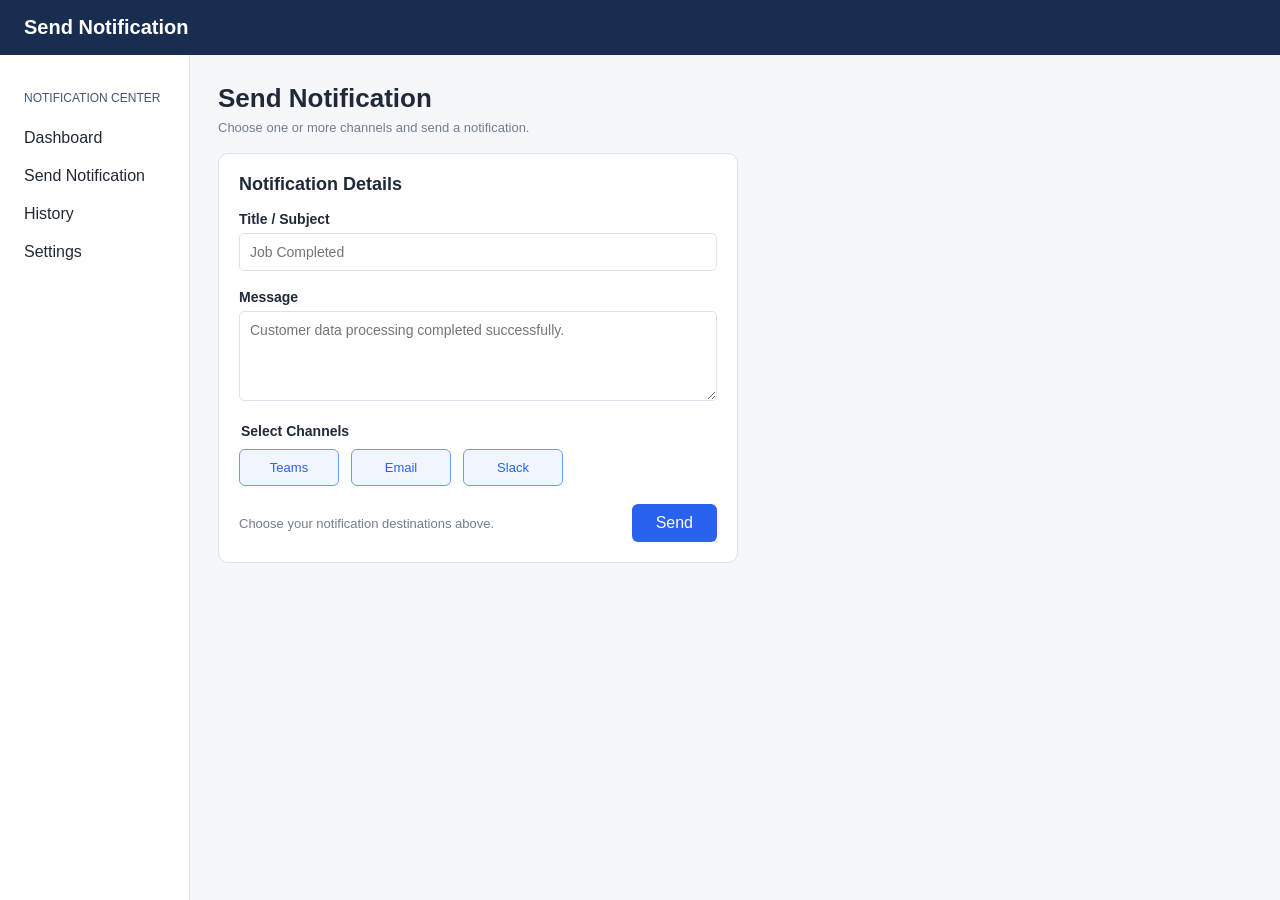
==== Frontend/index.html @ 555934c1 "Create index.html for Send Notification page Initial HTML structure for the Send Notification page w" ====
<!doctype html>
<html lang="en"><head><meta charset="UTF-8"/><meta name="viewport" content="width=device-width, initial-scale=1.0"/><meta name="theme-color" content="#163d32"/><meta name="description" content="Compose once. Send notifications across Teams, Email, and Slack."/><title>Relay · Notifications</title></head><body><div id="app"></div><script type="module" src="/main.ts"></script></body></html>
<!DOCTYPE html>
<html lang="en">
<head>
  <meta charset="UTF-8">
  <meta name="viewport" content="width=device-width, initial-scale=1">
  <title>Send Notification</title>

  <style>
    * {
      box-sizing: border-box;
    }

    body {
      margin: 0;
      font-family: Arial, sans-serif;
      color: #202938;
      background: #f5f7fb;
    }

    header {
      background: #192d50;
      color: white;
      padding: 16px 24px;
      font-size: 20px;
      font-weight: bold;
    }

    .layout {
      display: flex;
      min-height: calc(100vh - 55px);
    }

    aside {
      width: 190px;
      padding: 24px;
      background: white;
      border-right: 1px solid #e0e5ed;
    }

    aside p {
      font-size: 12px;
      color: #425575;
      margin-bottom: 24px;
    }

    aside a {
      display: block;
      margin-bottom: 20px;
      color: #202938;
      text-decoration: none;
    }

    main {
      flex: 1;
      padding: 28px;
    }

    h1 {
      margin: 0 0 6px;
      font-size: 26px;
    }

    .subtitle,
    .hint {
      color: #737d8e;
      font-size: 13px;
    }

    .subtitle {
      margin: 0 0 18px;
    }

    .card {
      max-width: 520px;
      padding: 20px;
      background: white;
      border: 1px solid #dce2ec;
      border-radius: 10px;
    }

    h2 {
      margin: 0 0 16px;
      font-size: 18px;
    }

    label,
    legend {
      font-size: 14px;
      font-weight: bold;
    }

    label {
      display: block;
      margin-bottom: 6px;
    }

    input,
    textarea {
      width: 100%;
      padding: 10px;
      margin-bottom: 18px;
      border: 1px solid #dce2ec;
      border-radius: 5px;
      font: inherit;
      font-size: 14px;
    }

    textarea {
      min-height: 90px;
      resize: vertical;
    }

    fieldset {
      padding: 0;
      margin: 0;
      border: 0;
    }

    legend {
      margin-bottom: 10px;
    }

    .channels {
      display: flex;
      flex-wrap: wrap;
      gap: 12px;
    }

    .channel {
      position: relative;
      margin: 0;
      cursor: pointer;
    }

    .channel input {
      position: absolute;
      opacity: 0;
      width: 1px;
      height: 1px;
    }

    .channel span {
      display: block;
      min-width: 100px;
      padding: 10px 18px;
      text-align: center;
      color: #2962ef;
      background: #f0f5ff;
      border: 1px solid #7198ff;
      border-radius: 6px;
      font-size: 13px;
      font-weight: normal;
    }

    .channel input:checked + span {
      background: #2962ef;
      color: white;
    }

    .channel input:focus-visible + span,
    button:focus-visible {
      outline: 3px solid #192d50;
      outline-offset: 3px;
    }

    .footer {
      display: flex;
      align-items: center;
      justify-content: space-between;
      gap: 12px;
      margin-top: 18px;
    }

    .hint {
      margin: 0;
    }

    .send-button {
      padding: 10px 24px;
      background: #2962ef;
      color: white;
      border: none;
      border-radius: 6px;
      font: inherit;
      cursor: pointer;
    }

    .send-button:hover {
      background: #1e4fd0;
    }

    @media (max-width: 600px) {
      .layout {
        flex-direction: column;
      }

      aside {
        width: 100%;
        border-right: none;
      }

      main {
        padding: 20px;
      }

      .footer {
        flex-wrap: wrap;
      }
    }
  </style>
</head>

<body>
  <header>Send Notification</header>

  <div class="layout">
    <aside>
      <p>NOTIFICATION CENTER</p>
      <nav aria-label="Main navigation">
        <a href="#">Dashboard</a>
        <a href="#" aria-current="page">Send Notification</a>
        <a href="#">History</a>
        <a href="#">Settings</a>
      </nav>
    </aside>

    <main>
      <h1>Send Notification</h1>
      <p class="subtitle">
        Choose one or more channels and send a notification.
      </p>

      <form class="card">
        <h2>Notification Details</h2>

        <label for="subject">Title / Subject</label>
        <input
          id="subject"
          name="subject"
          type="text"
          placeholder="Job Completed"
        >

        <label for="message">Message</label>
        <textarea
          id="message"
          name="message"
          placeholder="Customer data processing completed successfully."
        ></textarea>

        <fieldset>
          <legend>Select Channels</legend>

          <div class="channels">
            <label class="channel">
              <input type="checkbox" name="channels" value="teams">
              <span>Teams</span>
            </label>

            <label class="channel">
              <input type="checkbox" name="channels" value="email">
              <span>Email</span>
            </label>

            <label class="channel">
              <input type="checkbox" name="channels" value="slack">
              <span>Slack</span>
            </label>
          </div>
        </fieldset>

        <div class="footer">
          <p class="hint">Choose your notification destinations above.</p>
          <button type="button" class="send-button">Send</button>
        </div>
      </form>
    </main>
  </div>
</body>
</html>
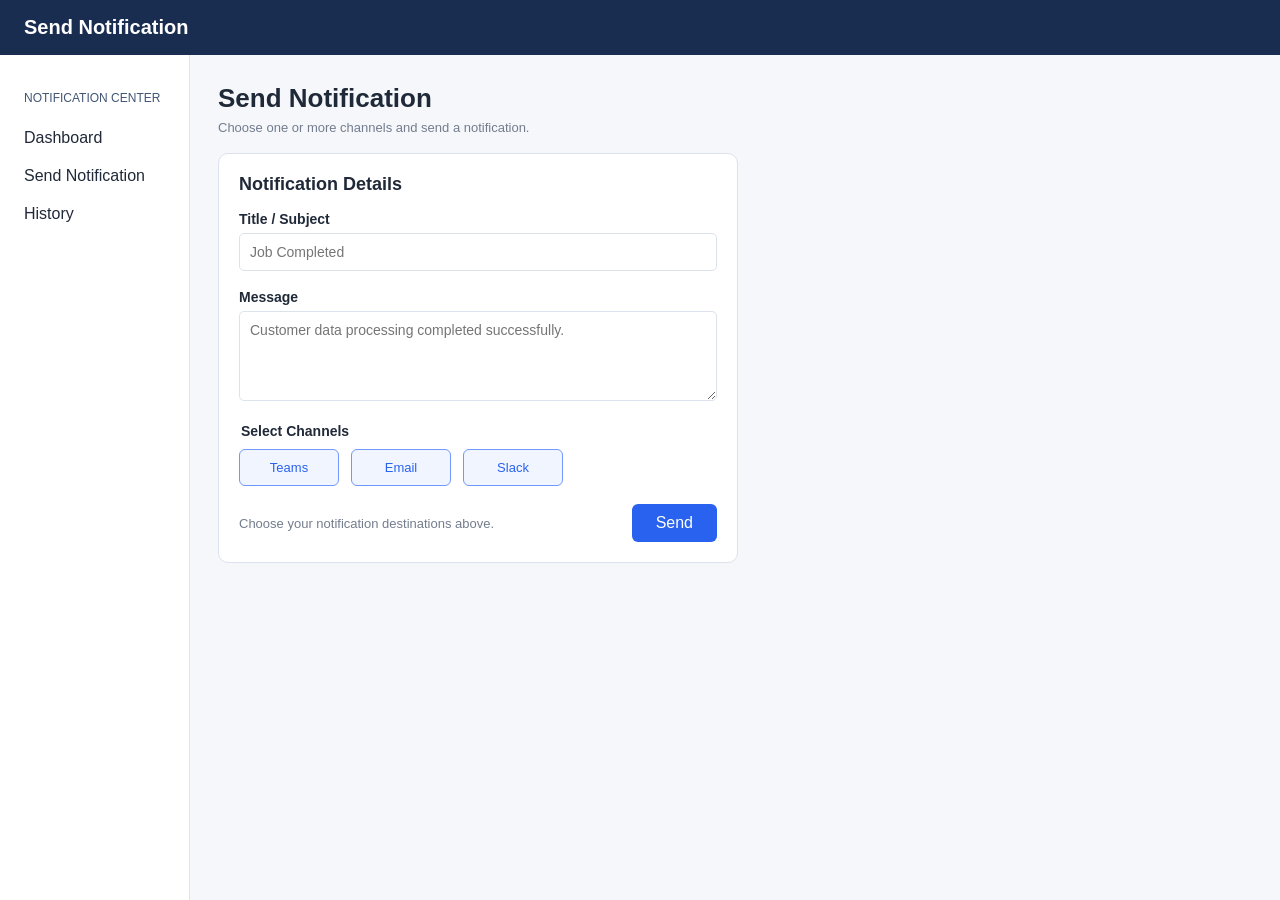
==== commit 4a8f14a0: "Refactor index.html structure and content" ====
--- a/Frontend/index.html
+++ b/Frontend/index.html
@@ -6,210 +6,10 @@
   <meta charset="UTF-8">
   <meta name="viewport" content="width=device-width, initial-scale=1">
   <title>Send Notification</title>
+  <link rel="stylesheet" href="index.css">
 
-  <style>
-    * {
-      box-sizing: border-box;
-    }
 
-    body {
-      margin: 0;
-      font-family: Arial, sans-serif;
-      color: #202938;
-      background: #f5f7fb;
-    }
 
-    header {
-      background: #192d50;
-      color: white;
-      padding: 16px 24px;
-      font-size: 20px;
-      font-weight: bold;
-    }
-
-    .layout {
-      display: flex;
-      min-height: calc(100vh - 55px);
-    }
-
-    aside {
-      width: 190px;
-      padding: 24px;
-      background: white;
-      border-right: 1px solid #e0e5ed;
-    }
-
-    aside p {
-      font-size: 12px;
-      color: #425575;
-      margin-bottom: 24px;
-    }
-
-    aside a {
-      display: block;
-      margin-bottom: 20px;
-      color: #202938;
-      text-decoration: none;
-    }
-
-    main {
-      flex: 1;
-      padding: 28px;
-    }
-
-    h1 {
-      margin: 0 0 6px;
-      font-size: 26px;
-    }
-
-    .subtitle,
-    .hint {
-      color: #737d8e;
-      font-size: 13px;
-    }
-
-    .subtitle {
-      margin: 0 0 18px;
-    }
-
-    .card {
-      max-width: 520px;
-      padding: 20px;
-      background: white;
-      border: 1px solid #dce2ec;
-      border-radius: 10px;
-    }
-
-    h2 {
-      margin: 0 0 16px;
-      font-size: 18px;
-    }
-
-    label,
-    legend {
-      font-size: 14px;
-      font-weight: bold;
-    }
-
-    label {
-      display: block;
-      margin-bottom: 6px;
-    }
-
-    input,
-    textarea {
-      width: 100%;
-      padding: 10px;
-      margin-bottom: 18px;
-      border: 1px solid #dce2ec;
-      border-radius: 5px;
-      font: inherit;
-      font-size: 14px;
-    }
-
-    textarea {
-      min-height: 90px;
-      resize: vertical;
-    }
-
-    fieldset {
-      padding: 0;
-      margin: 0;
-      border: 0;
-    }
-
-    legend {
-      margin-bottom: 10px;
-    }
-
-    .channels {
-      display: flex;
-      flex-wrap: wrap;
-      gap: 12px;
-    }
-
-    .channel {
-      position: relative;
-      margin: 0;
-      cursor: pointer;
-    }
-
-    .channel input {
-      position: absolute;
-      opacity: 0;
-      width: 1px;
-      height: 1px;
-    }
-
-    .channel span {
-      display: block;
-      min-width: 100px;
-      padding: 10px 18px;
-      text-align: center;
-      color: #2962ef;
-      background: #f0f5ff;
-      border: 1px solid #7198ff;
-      border-radius: 6px;
-      font-size: 13px;
-      font-weight: normal;
-    }
-
-    .channel input:checked + span {
-      background: #2962ef;
-      color: white;
-    }
-
-    .channel input:focus-visible + span,
-    button:focus-visible {
-      outline: 3px solid #192d50;
-      outline-offset: 3px;
-    }
-
-    .footer {
-      display: flex;
-      align-items: center;
-      justify-content: space-between;
-      gap: 12px;
-      margin-top: 18px;
-    }
-
-    .hint {
-      margin: 0;
-    }
-
-    .send-button {
-      padding: 10px 24px;
-      background: #2962ef;
-      color: white;
-      border: none;
-      border-radius: 6px;
-      font: inherit;
-      cursor: pointer;
-    }
-
-    .send-button:hover {
-      background: #1e4fd0;
-    }
-
-    @media (max-width: 600px) {
-      .layout {
-        flex-direction: column;
-      }
-
-      aside {
-        width: 100%;
-        border-right: none;
-      }
-
-      main {
-        padding: 20px;
-      }
-
-      .footer {
-        flex-wrap: wrap;
-      }
-    }
-  </style>
 </head>
 
 <body>
@@ -222,7 +22,6 @@
         <a href="#">Dashboard</a>
         <a href="#" aria-current="page">Send Notification</a>
         <a href="#">History</a>
-        <a href="#">Settings</a>
       </nav>
     </aside>
 
--- a/Frontend/index.css
+++ b/Frontend/index.css
@@ -0,0 +1,201 @@
+    * {
+      box-sizing: border-box;
+    }
+
+    body {
+      margin: 0;
+      font-family: Arial, sans-serif;
+      color: #202938;
+      background: #f5f7fb;
+    }
+
+    header {
+      background: #192d50;
+      color: white;
+      padding: 16px 24px;
+      font-size: 20px;
+      font-weight: bold;
+    }
+
+    .layout {
+      display: flex;
+      min-height: calc(100vh - 55px);
+    }
+
+    aside {
+      width: 190px;
+      padding: 24px;
+      background: white;
+      border-right: 1px solid #e0e5ed;
+    }
+
+    aside p {
+      font-size: 12px;
+      color: #425575;
+      margin-bottom: 24px;
+    }
+
+    aside a {
+      display: block;
+      margin-bottom: 20px;
+      color: #202938;
+      text-decoration: none;
+    }
+
+    main {
+      flex: 1;
+      padding: 28px;
+    }
+
+    h1 {
+      margin: 0 0 6px;
+      font-size: 26px;
+    }
+
+    .subtitle,
+    .hint {
+      color: #737d8e;
+      font-size: 13px;
+    }
+
+    .subtitle {
+      margin: 0 0 18px;
+    }
+
+    .card {
+      max-width: 520px;
+      padding: 20px;
+      background: white;
+      border: 1px solid #dce2ec;
+      border-radius: 10px;
+    }
+
+    h2 {
+      margin: 0 0 16px;
+      font-size: 18px;
+    }
+
+    label,
+    legend {
+      font-size: 14px;
+      font-weight: bold;
+    }
+
+    label {
+      display: block;
+      margin-bottom: 6px;
+    }
+
+    input,
+    textarea {
+      width: 100%;
+      padding: 10px;
+      margin-bottom: 18px;
+      border: 1px solid #dce2ec;
+      border-radius: 5px;
+      font: inherit;
+      font-size: 14px;
+    }
+
+    textarea {
+      min-height: 90px;
+      resize: vertical;
+    }
+
+    fieldset {
+      padding: 0;
+      margin: 0;
+      border: 0;
+    }
+
+    legend {
+      margin-bottom: 10px;
+    }
+
+    .channels {
+      display: flex;
+      flex-wrap: wrap;
+      gap: 12px;
+    }
+
+    .channel {
+      position: relative;
+      margin: 0;
+      cursor: pointer;
+    }
+
+    .channel input {
+      position: absolute;
+      opacity: 0;
+      width: 1px;
+      height: 1px;
+    }
+
+    .channel span {
+      display: block;
+      min-width: 100px;
+      padding: 10px 18px;
+      text-align: center;
+      color: #2962ef;
+      background: #f0f5ff;
+      border: 1px solid #7198ff;
+      border-radius: 6px;
+      font-size: 13px;
+      font-weight: normal;
+    }
+
+    .channel input:checked + span {
+      background: #2962ef;
+      color: white;
+    }
+
+    .channel input:focus-visible + span,
+    button:focus-visible {
+      outline: 3px solid #192d50;
+      outline-offset: 3px;
+    }
+
+    .footer {
+      display: flex;
+      align-items: center;
+      justify-content: space-between;
+      gap: 12px;
+      margin-top: 18px;
+    }
+
+    .hint {
+      margin: 0;
+    }
+
+    .send-button {
+      padding: 10px 24px;
+      background: #2962ef;
+      color: white;
+      border: none;
+      border-radius: 6px;
+      font: inherit;
+      cursor: pointer;
+    }
+
+    .send-button:hover {
+      background: #1e4fd0;
+    }
+
+    @media (max-width: 600px) {
+      .layout {
+        flex-direction: column;
+      }
+
+      aside {
+        width: 100%;
+        border-right: none;
+      }
+
+      main {
+        padding: 20px;
+      }
+
+      .footer {
+        flex-wrap: wrap;
+      }
+    }
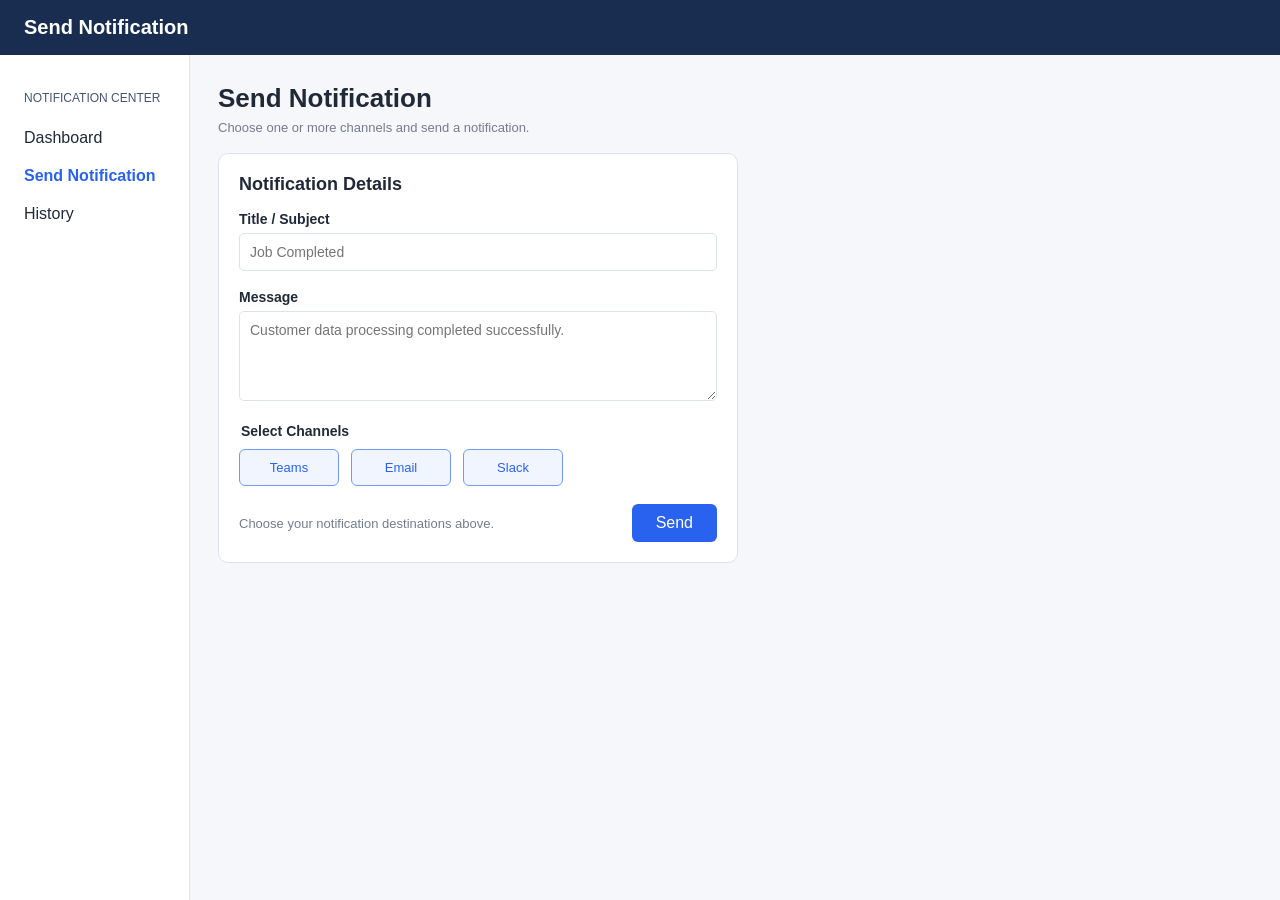
==== commit aa93fb9a: "Add FastAPI + MySQL backend and wire it to the existing frontend Implements the full Notification Ma" ====
--- a/Frontend/index.html
+++ b/Frontend/index.html
@@ -1,81 +1,182 @@
-    <!doctype html>
-<html lang="en"><head><meta charset="UTF-8"/><meta name="viewport" content="width=device-width, initial-scale=1.0"/><meta name="theme-color" content="#163d32"/><meta name="description" content="Compose once. Send notifications across Teams, Email, and Slack."/><title>Relay · Notifications</title></head><body><div id="app"></div><script type="module" src="/main.ts"></script></body></html>
-<!DOCTYPE html>
-<html lang="en">
-<head>
-  <meta charset="UTF-8">
-  <meta name="viewport" content="width=device-width, initial-scale=1">
-  <title>Send Notification</title>
-  <link rel="stylesheet" href="index.css">
-
-
-
-</head>
-
-<body>
-  <header>Send Notification</header>
-
-  <div class="layout">
-    <aside>
-      <p>NOTIFICATION CENTER</p>
-      <nav aria-label="Main navigation">
-        <a href="#">Dashboard</a>
-        <a href="#" aria-current="page">Send Notification</a>
-        <a href="#">History</a>
-      </nav>
-    </aside>
-
-    <main>
-      <h1>Send Notification</h1>
-      <p class="subtitle">
-        Choose one or more channels and send a notification.
-      </p>
-
-      <form class="card">
-        <h2>Notification Details</h2>
-
-        <label for="subject">Title / Subject</label>
-        <input
-          id="subject"
-          name="subject"
-          type="text"
-          placeholder="Job Completed"
-        >
-
-        <label for="message">Message</label>
-        <textarea
-          id="message"
-          name="message"
-          placeholder="Customer data processing completed successfully."
-        ></textarea>
-
-        <fieldset>
-          <legend>Select Channels</legend>
-
-          <div class="channels">
-            <label class="channel">
-              <input type="checkbox" name="channels" value="teams">
-              <span>Teams</span>
-            </label>
-
-            <label class="channel">
-              <input type="checkbox" name="channels" value="email">
-              <span>Email</span>
-            </label>
-
-            <label class="channel">
-              <input type="checkbox" name="channels" value="slack">
-              <span>Slack</span>
-            </label>
-          </div>
-        </fieldset>
-
-        <div class="footer">
-          <p class="hint">Choose your notification destinations above.</p>
-          <button type="button" class="send-button">Send</button>
-        </div>
-      </form>
-    </main>
-  </div>
-</body>
-</html>
+<!DOCTYPE html>
+<html lang="en">
+<head>
+  <meta charset="UTF-8">
+  <meta name="viewport" content="width=device-width, initial-scale=1">
+  <meta name="theme-color" content="#163d32">
+  <meta name="description" content="Compose once. Send notifications across Teams, Email, and Slack.">
+  <title>Send Notification</title>
+  <link rel="stylesheet" href="index.css">
+</head>
+
+<body>
+  <header>Send Notification</header>
+
+  <div class="layout">
+    <aside>
+      <p>NOTIFICATION CENTER</p>
+      <nav aria-label="Main navigation">
+        <a href="dashboard.html">Dashboard</a>
+        <a href="index.html" aria-current="page">Send Notification</a>
+        <a href="History.html">History</a>
+      </nav>
+    </aside>
+
+    <main>
+      <h1>Send Notification</h1>
+      <p class="subtitle">
+        Choose one or more channels and send a notification.
+      </p>
+
+      <form class="card" id="send-form">
+        <h2>Notification Details</h2>
+
+        <label for="subject">Title / Subject</label>
+        <input
+          id="subject"
+          name="subject"
+          type="text"
+          placeholder="Job Completed"
+          required
+        >
+
+        <label for="message">Message</label>
+        <textarea
+          id="message"
+          name="message"
+          placeholder="Customer data processing completed successfully."
+          required
+        ></textarea>
+
+        <fieldset>
+          <legend>Select Channels</legend>
+
+          <div class="channels">
+            <label class="channel">
+              <input type="checkbox" name="channels" value="teams" data-channel-toggle="teams">
+              <span>Teams</span>
+            </label>
+
+            <label class="channel">
+              <input type="checkbox" name="channels" value="email" data-channel-toggle="email">
+              <span>Email</span>
+            </label>
+
+            <label class="channel">
+              <input type="checkbox" name="channels" value="slack" data-channel-toggle="slack">
+              <span>Slack</span>
+            </label>
+          </div>
+        </fieldset>
+
+        <div class="channel-destination hidden" data-channel-fields="teams">
+          <label for="teams-destination">Teams destination</label>
+          <input id="teams-destination" type="text" placeholder="ops-channel or teammate@example.com">
+        </div>
+
+        <div class="channel-destination hidden" data-channel-fields="email">
+          <label for="email-destination">Email recipient</label>
+          <input id="email-destination" type="email" placeholder="teammate@example.com">
+        </div>
+
+        <div class="channel-destination hidden" data-channel-fields="slack">
+          <label for="slack-destination">Slack destination</label>
+          <input id="slack-destination" type="text" placeholder="#engineering or teammate@example.com">
+        </div>
+
+        <p id="form-feedback" class="hint" role="status" aria-live="polite"></p>
+
+        <div class="footer">
+          <p class="hint">Choose your notification destinations above.</p>
+          <button type="submit" class="send-button" id="send-button">Send</button>
+        </div>
+      </form>
+    </main>
+  </div>
+
+  <script src="config.js"></script>
+  <script src="common.js"></script>
+  <script>
+    (function () {
+      const form = document.getElementById("send-form");
+      const feedback = document.getElementById("form-feedback");
+      const sendButton = document.getElementById("send-button");
+
+      // Show the matching destination field only once its channel checkbox is checked.
+      document.querySelectorAll("[data-channel-toggle]").forEach((checkbox) => {
+        checkbox.addEventListener("change", () => {
+          const fields = document.querySelector(`[data-channel-fields="${checkbox.dataset.channelToggle}"]`);
+          fields.classList.toggle("hidden", !checkbox.checked);
+        });
+      });
+
+      function buildChannelsPayload() {
+        const channels = {};
+
+        const teamsChecked = document.querySelector('[data-channel-toggle="teams"]').checked;
+        const emailChecked = document.querySelector('[data-channel-toggle="email"]').checked;
+        const slackChecked = document.querySelector('[data-channel-toggle="slack"]').checked;
+
+        if (teamsChecked) {
+          const destination = document.getElementById("teams-destination").value.trim();
+          if (!destination) throw new Error("Enter a Teams destination.");
+          channels.teams = [{ destination }];
+        }
+        if (emailChecked) {
+          const recipient = document.getElementById("email-destination").value.trim();
+          if (!recipient) throw new Error("Enter an Email recipient.");
+          channels.email = [{ recipient, subject: document.getElementById("subject").value.trim() || null }];
+        }
+        if (slackChecked) {
+          const destination = document.getElementById("slack-destination").value.trim();
+          if (!destination) throw new Error("Enter a Slack destination.");
+          channels.slack = [{ destination }];
+        }
+
+        if (Object.keys(channels).length === 0) {
+          throw new Error("Select at least one channel.");
+        }
+        return channels;
+      }
+
+      form.addEventListener("submit", async (event) => {
+        event.preventDefault();
+        feedback.textContent = "";
+        feedback.className = "hint";
+
+        let payload;
+        try {
+          payload = {
+            title: document.getElementById("subject").value.trim(),
+            message: document.getElementById("message").value.trim(),
+            channels: buildChannelsPayload(),
+          };
+        } catch (validationError) {
+          feedback.textContent = validationError.message;
+          feedback.className = "hint error";
+          return;
+        }
+
+        sendButton.disabled = true;
+        sendButton.textContent = "Sending...";
+        try {
+          const notification = await NotificationApi.createNotification(payload);
+          const summary = notification.deliveries
+            .map((d) => `${d.channel}: ${NotificationUi.statusLabel(d.status)}`)
+            .join(" · ");
+          feedback.textContent = `Sent. ${summary}`;
+          feedback.className = "hint success";
+          form.reset();
+          document.querySelectorAll(".channel-destination").forEach((el) => el.classList.add("hidden"));
+        } catch (error) {
+          feedback.textContent = `Failed to send: ${error.message}`;
+          feedback.className = "hint error";
+        } finally {
+          sendButton.disabled = false;
+          sendButton.textContent = "Send";
+        }
+      });
+    })();
+  </script>
+</body>
+</html>
--- a/Frontend/index.css
+++ b/Frontend/index.css
@@ -198,4 +198,65 @@
       .footer {
         flex-wrap: wrap;
       }
+    }
+
+    /* --- Backend-wiring additions (dynamic forms, status/feedback states) --- */
+    .hidden {
+      display: none !important;
+    }
+
+    .channel-destination {
+      margin-top: -6px;
+    }
+
+    .hint.error {
+      color: #dc2626;
+    }
+
+    .hint.success {
+      color: #008653;
+    }
+
+    .send-button:disabled {
+      opacity: 0.6;
+      cursor: not-allowed;
+    }
+
+    aside a[aria-current="page"] {
+      color: #2962ef;
+      font-weight: bold;
+    }
+
+    .status-badge {
+      display: inline-block;
+      padding: 2px 10px;
+      border-radius: 999px;
+      font-size: 12px;
+      font-weight: bold;
+    }
+
+    .status-badge.delivered {
+      color: #008653;
+      background: #e6f7ef;
+    }
+
+    .status-badge.pending {
+      color: #2563eb;
+      background: #eef4ff;
+    }
+
+    .status-badge.failed {
+      color: #dc2626;
+      background: #fdecec;
+    }
+
+    .table-empty,
+    .table-error {
+      padding: 16px;
+      color: #737d8e;
+      font-size: 13px;
+    }
+
+    .table-error {
+      color: #dc2626;
     }
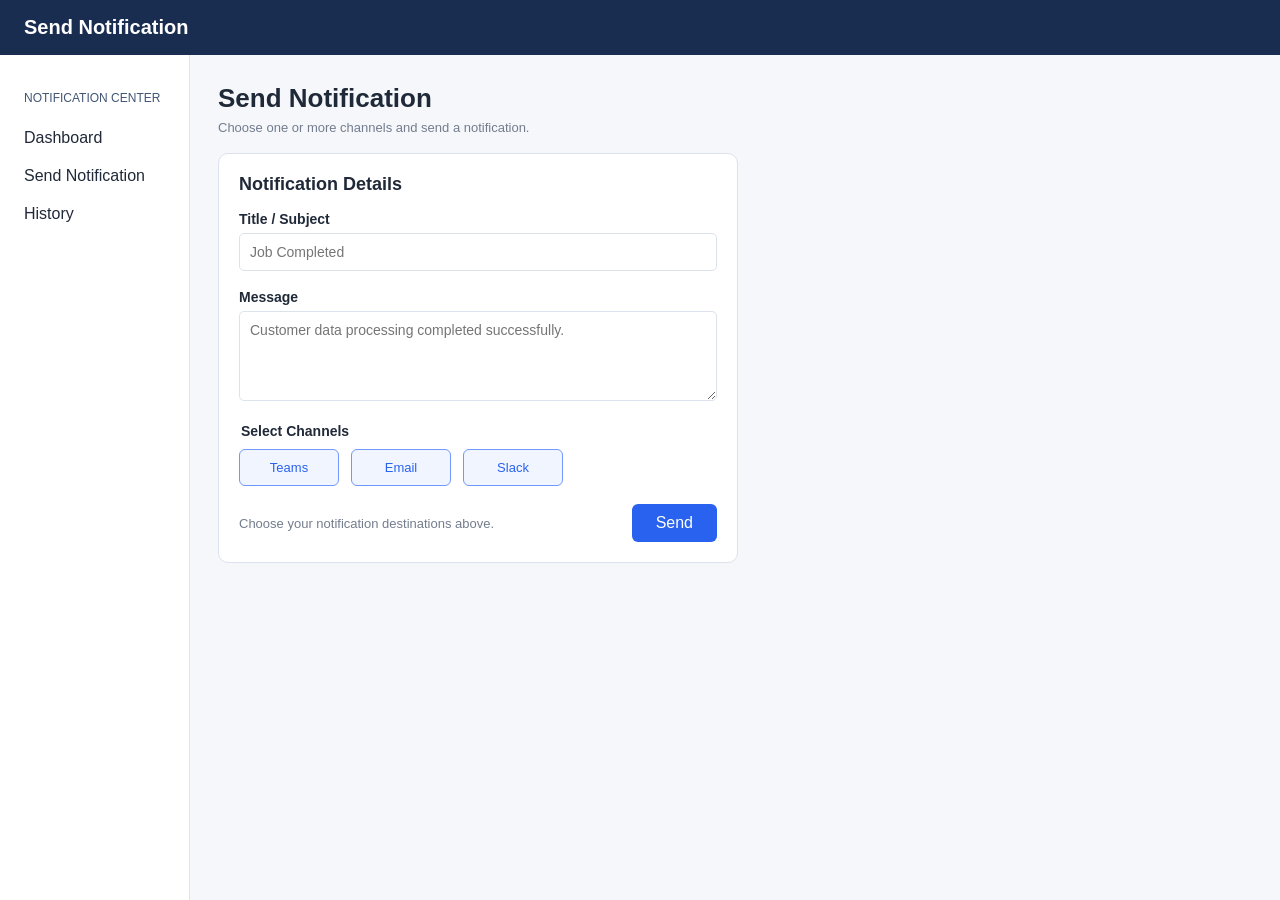
==== commit a46d2e32: "Making most of the functionality for the dashboard Made most of the functionality for the backend, b" ====
--- a/Frontend/index.html
+++ b/Frontend/index.html
@@ -1,182 +1,81 @@
-<!DOCTYPE html>
-<html lang="en">
-<head>
-  <meta charset="UTF-8">
-  <meta name="viewport" content="width=device-width, initial-scale=1">
-  <meta name="theme-color" content="#163d32">
-  <meta name="description" content="Compose once. Send notifications across Teams, Email, and Slack.">
-  <title>Send Notification</title>
-  <link rel="stylesheet" href="index.css">
-</head>
-
-<body>
-  <header>Send Notification</header>
-
-  <div class="layout">
-    <aside>
-      <p>NOTIFICATION CENTER</p>
-      <nav aria-label="Main navigation">
-        <a href="dashboard.html">Dashboard</a>
-        <a href="index.html" aria-current="page">Send Notification</a>
-        <a href="History.html">History</a>
-      </nav>
-    </aside>
-
-    <main>
-      <h1>Send Notification</h1>
-      <p class="subtitle">
-        Choose one or more channels and send a notification.
-      </p>
-
-      <form class="card" id="send-form">
-        <h2>Notification Details</h2>
-
-        <label for="subject">Title / Subject</label>
-        <input
-          id="subject"
-          name="subject"
-          type="text"
-          placeholder="Job Completed"
-          required
-        >
-
-        <label for="message">Message</label>
-        <textarea
-          id="message"
-          name="message"
-          placeholder="Customer data processing completed successfully."
-          required
-        ></textarea>
-
-        <fieldset>
-          <legend>Select Channels</legend>
-
-          <div class="channels">
-            <label class="channel">
-              <input type="checkbox" name="channels" value="teams" data-channel-toggle="teams">
-              <span>Teams</span>
-            </label>
-
-            <label class="channel">
-              <input type="checkbox" name="channels" value="email" data-channel-toggle="email">
-              <span>Email</span>
-            </label>
-
-            <label class="channel">
-              <input type="checkbox" name="channels" value="slack" data-channel-toggle="slack">
-              <span>Slack</span>
-            </label>
-          </div>
-        </fieldset>
-
-        <div class="channel-destination hidden" data-channel-fields="teams">
-          <label for="teams-destination">Teams destination</label>
-          <input id="teams-destination" type="text" placeholder="ops-channel or teammate@example.com">
-        </div>
-
-        <div class="channel-destination hidden" data-channel-fields="email">
-          <label for="email-destination">Email recipient</label>
-          <input id="email-destination" type="email" placeholder="teammate@example.com">
-        </div>
-
-        <div class="channel-destination hidden" data-channel-fields="slack">
-          <label for="slack-destination">Slack destination</label>
-          <input id="slack-destination" type="text" placeholder="#engineering or teammate@example.com">
-        </div>
-
-        <p id="form-feedback" class="hint" role="status" aria-live="polite"></p>
-
-        <div class="footer">
-          <p class="hint">Choose your notification destinations above.</p>
-          <button type="submit" class="send-button" id="send-button">Send</button>
-        </div>
-      </form>
-    </main>
-  </div>
-
-  <script src="config.js"></script>
-  <script src="common.js"></script>
-  <script>
-    (function () {
-      const form = document.getElementById("send-form");
-      const feedback = document.getElementById("form-feedback");
-      const sendButton = document.getElementById("send-button");
-
-      // Show the matching destination field only once its channel checkbox is checked.
-      document.querySelectorAll("[data-channel-toggle]").forEach((checkbox) => {
-        checkbox.addEventListener("change", () => {
-          const fields = document.querySelector(`[data-channel-fields="${checkbox.dataset.channelToggle}"]`);
-          fields.classList.toggle("hidden", !checkbox.checked);
-        });
-      });
-
-      function buildChannelsPayload() {
-        const channels = {};
-
-        const teamsChecked = document.querySelector('[data-channel-toggle="teams"]').checked;
-        const emailChecked = document.querySelector('[data-channel-toggle="email"]').checked;
-        const slackChecked = document.querySelector('[data-channel-toggle="slack"]').checked;
-
-        if (teamsChecked) {
-          const destination = document.getElementById("teams-destination").value.trim();
-          if (!destination) throw new Error("Enter a Teams destination.");
-          channels.teams = [{ destination }];
-        }
-        if (emailChecked) {
-          const recipient = document.getElementById("email-destination").value.trim();
-          if (!recipient) throw new Error("Enter an Email recipient.");
-          channels.email = [{ recipient, subject: document.getElementById("subject").value.trim() || null }];
-        }
-        if (slackChecked) {
-          const destination = document.getElementById("slack-destination").value.trim();
-          if (!destination) throw new Error("Enter a Slack destination.");
-          channels.slack = [{ destination }];
-        }
-
-        if (Object.keys(channels).length === 0) {
-          throw new Error("Select at least one channel.");
-        }
-        return channels;
-      }
-
-      form.addEventListener("submit", async (event) => {
-        event.preventDefault();
-        feedback.textContent = "";
-        feedback.className = "hint";
-
-        let payload;
-        try {
-          payload = {
-            title: document.getElementById("subject").value.trim(),
-            message: document.getElementById("message").value.trim(),
-            channels: buildChannelsPayload(),
-          };
-        } catch (validationError) {
-          feedback.textContent = validationError.message;
-          feedback.className = "hint error";
-          return;
-        }
-
-        sendButton.disabled = true;
-        sendButton.textContent = "Sending...";
-        try {
-          const notification = await NotificationApi.createNotification(payload);
-          const summary = notification.deliveries
-            .map((d) => `${d.channel}: ${NotificationUi.statusLabel(d.status)}`)
-            .join(" · ");
-          feedback.textContent = `Sent. ${summary}`;
-          feedback.className = "hint success";
-          form.reset();
-          document.querySelectorAll(".channel-destination").forEach((el) => el.classList.add("hidden"));
-        } catch (error) {
-          feedback.textContent = `Failed to send: ${error.message}`;
-          feedback.className = "hint error";
-        } finally {
-          sendButton.disabled = false;
-          sendButton.textContent = "Send";
-        }
-      });
-    })();
-  </script>
-</body>
-</html>
+    <!doctype html>
+<html lang="en"><head><meta charset="UTF-8"/><meta name="viewport" content="width=device-width, initial-scale=1.0"/><meta name="theme-color" content="#163d32"/><meta name="description" content="Compose once. Send notifications across Teams, Email, and Slack."/><title>Relay · Notifications</title></head><body><div id="app"></div><script type="module" src="/main.ts"></script></body></html>
+<!DOCTYPE html>
+<html lang="en">
+<head>
+  <meta charset="UTF-8">
+  <meta name="viewport" content="width=device-width, initial-scale=1">
+  <title>Send Notification</title>
+  <link rel="stylesheet" href="static/index.css">
+
+
+
+</head>
+
+<body>
+  <header>Send Notification</header>
+
+  <div class="layout">
+    <aside>
+      <p>NOTIFICATION CENTER</p>
+      <nav aria-label="Main navigation">
+        <a href="#">Dashboard</a>
+        <a href="#" aria-current="page">Send Notification</a>
+        <a href="#">History</a>
+      </nav>
+    </aside>
+
+    <main>
+      <h1>Send Notification</h1>
+      <p class="subtitle">
+        Choose one or more channels and send a notification.
+      </p>
+
+      <form class="card">
+        <h2>Notification Details</h2>
+
+        <label for="subject">Title / Subject</label>
+        <input
+          id="subject"
+          name="subject"
+          type="text"
+          placeholder="Job Completed"
+        >
+
+        <label for="message">Message</label>
+        <textarea
+          id="message"
+          name="message"
+          placeholder="Customer data processing completed successfully."
+        ></textarea>
+
+        <fieldset>
+          <legend>Select Channels</legend>
+
+          <div class="channels">
+            <label class="channel">
+              <input type="checkbox" name="channels" value="teams">
+              <span>Teams</span>
+            </label>
+
+            <label class="channel">
+              <input type="checkbox" name="channels" value="email">
+              <span>Email</span>
+            </label>
+
+            <label class="channel">
+              <input type="checkbox" name="channels" value="slack">
+              <span>Slack</span>
+            </label>
+          </div>
+        </fieldset>
+
+        <div class="footer">
+          <p class="hint">Choose your notification destinations above.</p>
+          <button type="button" class="send-button">Send</button>
+        </div>
+      </form>
+    </main>
+  </div>
+</body>
+</html>
--- a/Frontend/static/index.css
+++ b/Frontend/static/index.css
@@ -0,0 +1,201 @@
+    * {
+      box-sizing: border-box;
+    }
+
+    body {
+      margin: 0;
+      font-family: Arial, sans-serif;
+      color: #202938;
+      background: #f5f7fb;
+    }
+
+    header {
+      background: #192d50;
+      color: white;
+      padding: 16px 24px;
+      font-size: 20px;
+      font-weight: bold;
+    }
+
+    .layout {
+      display: flex;
+      min-height: calc(100vh - 55px);
+    }
+
+    aside {
+      width: 190px;
+      padding: 24px;
+      background: white;
+      border-right: 1px solid #e0e5ed;
+    }
+
+    aside p {
+      font-size: 12px;
+      color: #425575;
+      margin-bottom: 24px;
+    }
+
+    aside a {
+      display: block;
+      margin-bottom: 20px;
+      color: #202938;
+      text-decoration: none;
+    }
+
+    main {
+      flex: 1;
+      padding: 28px;
+    }
+
+    h1 {
+      margin: 0 0 6px;
+      font-size: 26px;
+    }
+
+    .subtitle,
+    .hint {
+      color: #737d8e;
+      font-size: 13px;
+    }
+
+    .subtitle {
+      margin: 0 0 18px;
+    }
+
+    .card {
+      max-width: 520px;
+      padding: 20px;
+      background: white;
+      border: 1px solid #dce2ec;
+      border-radius: 10px;
+    }
+
+    h2 {
+      margin: 0 0 16px;
+      font-size: 18px;
+    }
+
+    label,
+    legend {
+      font-size: 14px;
+      font-weight: bold;
+    }
+
+    label {
+      display: block;
+      margin-bottom: 6px;
+    }
+
+    input,
+    textarea {
+      width: 100%;
+      padding: 10px;
+      margin-bottom: 18px;
+      border: 1px solid #dce2ec;
+      border-radius: 5px;
+      font: inherit;
+      font-size: 14px;
+    }
+
+    textarea {
+      min-height: 90px;
+      resize: vertical;
+    }
+
+    fieldset {
+      padding: 0;
+      margin: 0;
+      border: 0;
+    }
+
+    legend {
+      margin-bottom: 10px;
+    }
+
+    .channels {
+      display: flex;
+      flex-wrap: wrap;
+      gap: 12px;
+    }
+
+    .channel {
+      position: relative;
+      margin: 0;
+      cursor: pointer;
+    }
+
+    .channel input {
+      position: absolute;
+      opacity: 0;
+      width: 1px;
+      height: 1px;
+    }
+
+    .channel span {
+      display: block;
+      min-width: 100px;
+      padding: 10px 18px;
+      text-align: center;
+      color: #2962ef;
+      background: #f0f5ff;
+      border: 1px solid #7198ff;
+      border-radius: 6px;
+      font-size: 13px;
+      font-weight: normal;
+    }
+
+    .channel input:checked + span {
+      background: #2962ef;
+      color: white;
+    }
+
+    .channel input:focus-visible + span,
+    button:focus-visible {
+      outline: 3px solid #192d50;
+      outline-offset: 3px;
+    }
+
+    .footer {
+      display: flex;
+      align-items: center;
+      justify-content: space-between;
+      gap: 12px;
+      margin-top: 18px;
+    }
+
+    .hint {
+      margin: 0;
+    }
+
+    .send-button {
+      padding: 10px 24px;
+      background: #2962ef;
+      color: white;
+      border: none;
+      border-radius: 6px;
+      font: inherit;
+      cursor: pointer;
+    }
+
+    .send-button:hover {
+      background: #1e4fd0;
+    }
+
+    @media (max-width: 600px) {
+      .layout {
+        flex-direction: column;
+      }
+
+      aside {
+        width: 100%;
+        border-right: none;
+      }
+
+      main {
+        padding: 20px;
+      }
+
+      .footer {
+        flex-wrap: wrap;
+      }
+    }
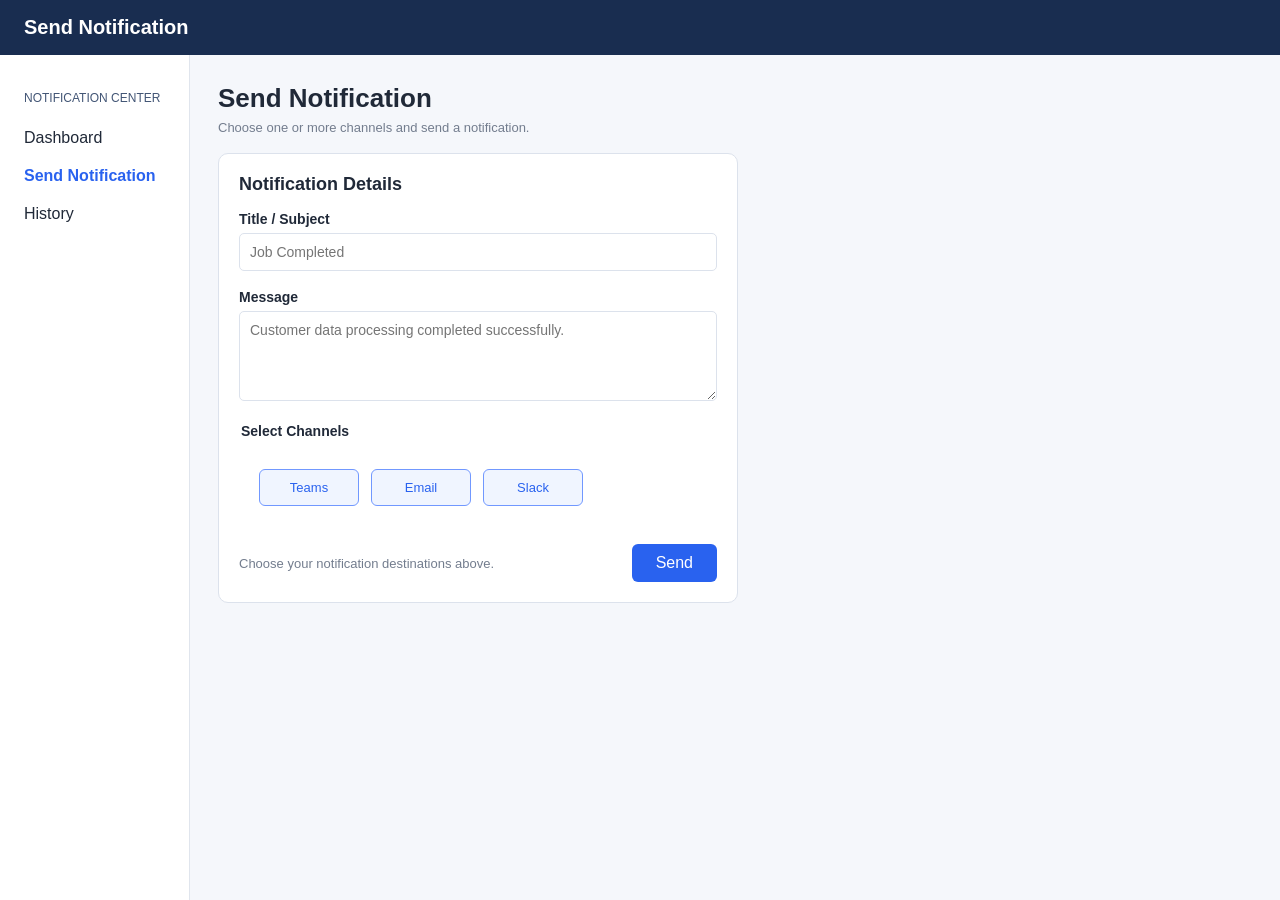
==== commit 8eaedd4c: "Merge pull request #1 from Samhite-SRS/backend-integration Backend integration" ====
--- a/Frontend/index.html
+++ b/Frontend/index.html
@@ -1,81 +1,182 @@
-    <!doctype html>
-<html lang="en"><head><meta charset="UTF-8"/><meta name="viewport" content="width=device-width, initial-scale=1.0"/><meta name="theme-color" content="#163d32"/><meta name="description" content="Compose once. Send notifications across Teams, Email, and Slack."/><title>Relay · Notifications</title></head><body><div id="app"></div><script type="module" src="/main.ts"></script></body></html>
-<!DOCTYPE html>
-<html lang="en">
-<head>
-  <meta charset="UTF-8">
-  <meta name="viewport" content="width=device-width, initial-scale=1">
-  <title>Send Notification</title>
-  <link rel="stylesheet" href="static/index.css">
-
-
-
-</head>
-
-<body>
-  <header>Send Notification</header>
-
-  <div class="layout">
-    <aside>
-      <p>NOTIFICATION CENTER</p>
-      <nav aria-label="Main navigation">
-        <a href="#">Dashboard</a>
-        <a href="#" aria-current="page">Send Notification</a>
-        <a href="#">History</a>
-      </nav>
-    </aside>
-
-    <main>
-      <h1>Send Notification</h1>
-      <p class="subtitle">
-        Choose one or more channels and send a notification.
-      </p>
-
-      <form class="card">
-        <h2>Notification Details</h2>
-
-        <label for="subject">Title / Subject</label>
-        <input
-          id="subject"
-          name="subject"
-          type="text"
-          placeholder="Job Completed"
-        >
-
-        <label for="message">Message</label>
-        <textarea
-          id="message"
-          name="message"
-          placeholder="Customer data processing completed successfully."
-        ></textarea>
-
-        <fieldset>
-          <legend>Select Channels</legend>
-
-          <div class="channels">
-            <label class="channel">
-              <input type="checkbox" name="channels" value="teams">
-              <span>Teams</span>
-            </label>
-
-            <label class="channel">
-              <input type="checkbox" name="channels" value="email">
-              <span>Email</span>
-            </label>
-
-            <label class="channel">
-              <input type="checkbox" name="channels" value="slack">
-              <span>Slack</span>
-            </label>
-          </div>
-        </fieldset>
-
-        <div class="footer">
-          <p class="hint">Choose your notification destinations above.</p>
-          <button type="button" class="send-button">Send</button>
-        </div>
-      </form>
-    </main>
-  </div>
-</body>
-</html>
+<!DOCTYPE html>
+<html lang="en">
+<head>
+  <meta charset="UTF-8">
+  <meta name="viewport" content="width=device-width, initial-scale=1">
+  <meta name="theme-color" content="#163d32">
+  <meta name="description" content="Compose once. Send notifications across Teams, Email, and Slack.">
+  <title>Send Notification</title>
+  <link rel="stylesheet" href="index.css">
+</head>
+
+<body>
+  <header>Send Notification</header>
+
+  <div class="layout">
+    <aside>
+      <p>NOTIFICATION CENTER</p>
+      <nav aria-label="Main navigation">
+        <a href="dashboard.html">Dashboard</a>
+        <a href="index.html" aria-current="page">Send Notification</a>
+        <a href="History.html">History</a>
+      </nav>
+    </aside>
+
+    <main>
+      <h1>Send Notification</h1>
+      <p class="subtitle">
+        Choose one or more channels and send a notification.
+      </p>
+
+      <form class="card" id="send-form">
+        <h2>Notification Details</h2>
+
+        <label for="subject">Title / Subject</label>
+        <input
+          id="subject"
+          name="subject"
+          type="text"
+          placeholder="Job Completed"
+          required
+        >
+
+        <label for="message">Message</label>
+        <textarea
+          id="message"
+          name="message"
+          placeholder="Customer data processing completed successfully."
+          required
+        ></textarea>
+
+        <fieldset>
+          <legend>Select Channels</legend>
+
+          <div class="channels">
+            <label class="channel">
+              <input type="checkbox" name="channels" value="teams" data-channel-toggle="teams">
+              <span>Teams</span>
+            </label>
+
+            <label class="channel">
+              <input type="checkbox" name="channels" value="email" data-channel-toggle="email">
+              <span>Email</span>
+            </label>
+
+            <label class="channel">
+              <input type="checkbox" name="channels" value="slack" data-channel-toggle="slack">
+              <span>Slack</span>
+            </label>
+          </div>
+        </fieldset>
+
+        <div class="channel-destination hidden" data-channel-fields="teams">
+          <label for="teams-destination">Teams destination</label>
+          <input id="teams-destination" type="text" placeholder="ops-channel or teammate@example.com">
+        </div>
+
+        <div class="channel-destination hidden" data-channel-fields="email">
+          <label for="email-destination">Email recipient</label>
+          <input id="email-destination" type="email" placeholder="teammate@example.com">
+        </div>
+
+        <div class="channel-destination hidden" data-channel-fields="slack">
+          <label for="slack-destination">Slack destination</label>
+          <input id="slack-destination" type="text" placeholder="#engineering or teammate@example.com">
+        </div>
+
+        <p id="form-feedback" class="hint" role="status" aria-live="polite"></p>
+
+        <div class="footer">
+          <p class="hint">Choose your notification destinations above.</p>
+          <button type="submit" class="send-button" id="send-button">Send</button>
+        </div>
+      </form>
+    </main>
+  </div>
+
+  <script src="config.js"></script>
+  <script src="common.js"></script>
+  <script>
+    (function () {
+      const form = document.getElementById("send-form");
+      const feedback = document.getElementById("form-feedback");
+      const sendButton = document.getElementById("send-button");
+
+      // Show the matching destination field only once its channel checkbox is checked.
+      document.querySelectorAll("[data-channel-toggle]").forEach((checkbox) => {
+        checkbox.addEventListener("change", () => {
+          const fields = document.querySelector(`[data-channel-fields="${checkbox.dataset.channelToggle}"]`);
+          fields.classList.toggle("hidden", !checkbox.checked);
+        });
+      });
+
+      function buildChannelsPayload() {
+        const channels = {};
+
+        const teamsChecked = document.querySelector('[data-channel-toggle="teams"]').checked;
+        const emailChecked = document.querySelector('[data-channel-toggle="email"]').checked;
+        const slackChecked = document.querySelector('[data-channel-toggle="slack"]').checked;
+
+        if (teamsChecked) {
+          const destination = document.getElementById("teams-destination").value.trim();
+          if (!destination) throw new Error("Enter a Teams destination.");
+          channels.teams = [{ destination }];
+        }
+        if (emailChecked) {
+          const recipient = document.getElementById("email-destination").value.trim();
+          if (!recipient) throw new Error("Enter an Email recipient.");
+          channels.email = [{ recipient, subject: document.getElementById("subject").value.trim() || null }];
+        }
+        if (slackChecked) {
+          const destination = document.getElementById("slack-destination").value.trim();
+          if (!destination) throw new Error("Enter a Slack destination.");
+          channels.slack = [{ destination }];
+        }
+
+        if (Object.keys(channels).length === 0) {
+          throw new Error("Select at least one channel.");
+        }
+        return channels;
+      }
+
+      form.addEventListener("submit", async (event) => {
+        event.preventDefault();
+        feedback.textContent = "";
+        feedback.className = "hint";
+
+        let payload;
+        try {
+          payload = {
+            title: document.getElementById("subject").value.trim(),
+            message: document.getElementById("message").value.trim(),
+            channels: buildChannelsPayload(),
+          };
+        } catch (validationError) {
+          feedback.textContent = validationError.message;
+          feedback.className = "hint error";
+          return;
+        }
+
+        sendButton.disabled = true;
+        sendButton.textContent = "Sending...";
+        try {
+          const notification = await NotificationApi.createNotification(payload);
+          const summary = notification.deliveries
+            .map((d) => `${d.channel}: ${NotificationUi.statusLabel(d.status)}`)
+            .join(" · ");
+          feedback.textContent = `Sent. ${summary}`;
+          feedback.className = "hint success";
+          form.reset();
+          document.querySelectorAll(".channel-destination").forEach((el) => el.classList.add("hidden"));
+        } catch (error) {
+          feedback.textContent = `Failed to send: ${error.message}`;
+          feedback.className = "hint error";
+        } finally {
+          sendButton.disabled = false;
+          sendButton.textContent = "Send";
+        }
+      });
+    })();
+  </script>
+</body>
+</html>
--- a/Frontend/index.css
+++ b/Frontend/index.css
@@ -0,0 +1,263 @@
+    * {
+      box-sizing: border-box;
+    }
+
+    body {
+      margin: 0;
+      font-family: Arial, sans-serif;
+      color: #202938;
+      background: #f5f7fb;
+    }
+
+    header {
+      background: #192d50;
+      color: white;
+      padding: 16px 24px;
+      font-size: 20px;
+      font-weight: bold;
+    }
+
+    .layout {
+      display: flex;
+      min-height: calc(100vh - 55px);
+    }
+
+    aside {
+      width: 190px;
+      padding: 24px;
+      background: white;
+      border-right: 1px solid #e0e5ed;
+    }
+
+    aside p {
+      font-size: 12px;
+      color: #425575;
+      margin-bottom: 24px;
+    }
+
+    aside a {
+      display: block;
+      margin-bottom: 20px;
+      color: #202938;
+      text-decoration: none;
+    }
+
+    main {
+      flex: 1;
+      padding: 28px;
+    }
+
+    h1 {
+      margin: 0 0 6px;
+      font-size: 26px;
+    }
+
+    .subtitle,
+    .hint {
+      color: #737d8e;
+      font-size: 13px;
+    }
+
+    .subtitle {
+      margin: 0 0 18px;
+    }
+
+    .card {
+      max-width: 520px;
+      padding: 20px;
+      background: white;
+      border: 1px solid #dce2ec;
+      border-radius: 10px;
+    }
+
+    h2 {
+      margin: 0 0 16px;
+      font-size: 18px;
+    }
+
+    label,
+    legend {
+      font-size: 14px;
+      font-weight: bold;
+    }
+
+    label {
+      display: block;
+      margin-bottom: 6px;
+    }
+
+    input,
+    textarea {
+      width: 100%;
+      padding: 10px;
+      margin-bottom: 18px;
+      border: 1px solid #dce2ec;
+      border-radius: 5px;
+      font: inherit;
+      font-size: 14px;
+    }
+
+    textarea {
+      min-height: 90px;
+      resize: vertical;
+    }
+
+    fieldset {
+      padding: 0;
+      margin: 0 0 18px;
+      border: 0;
+    }
+
+    legend {
+      margin-bottom: 10px;
+    }
+
+    .channels {
+      margin: 20px;
+      display: flex;
+      flex-wrap: wrap;
+      gap: 12px;
+    }
+
+    .channel {
+      position: relative;
+      margin: 0;
+      cursor: pointer;
+    }
+
+    .channel input {
+      position: absolute;
+      opacity: 0;
+      width: 1px;
+      height: 1px;
+    }
+
+    .channel span {
+      display: block;
+      min-width: 100px;
+      padding: 10px 18px;
+      text-align: center;
+      color: #2962ef;
+      background: #f0f5ff;
+      border: 1px solid #7198ff;
+      border-radius: 6px;
+      font-size: 13px;
+      font-weight: normal;
+    }
+
+    .channel input:checked + span {
+      background: #2962ef;
+      color: white;
+    }
+
+    .channel input:focus-visible + span,
+    button:focus-visible {
+      outline: 3px solid #192d50;
+      outline-offset: 3px;
+    }
+
+    .footer {
+      display: flex;
+      align-items: center;
+      justify-content: space-between;
+      gap: 12px;
+      margin-top: 18px;
+    }
+
+    .hint {
+      margin: 0;
+    }
+
+    .send-button {
+      padding: 10px 24px;
+      background: #2962ef;
+      color: white;
+      border: none;
+      border-radius: 6px;
+      font: inherit;
+      cursor: pointer;
+    }
+
+    .send-button:hover {
+      background: #1e4fd0;
+    }
+
+    @media (max-width: 600px) {
+      .layout {
+        flex-direction: column;
+      }
+
+      aside {
+        width: 100%;
+        border-right: none;
+      }
+
+      main {
+        padding: 20px;
+      }
+
+      .footer {
+        flex-wrap: wrap;
+      }
+    }
+
+    /* --- Backend-wiring additions (dynamic forms, status/feedback states) --- */
+    .hidden {
+      display: none !important;
+    }
+
+    .channel-destination {
+      margin-top: 0;
+    }
+
+    .hint.error {
+      color: #dc2626;
+    }
+
+    .hint.success {
+      color: #008653;
+    }
+
+    .send-button:disabled {
+      opacity: 0.6;
+      cursor: not-allowed;
+    }
+
+    aside a[aria-current="page"] {
+      color: #2962ef;
+      font-weight: bold;
+    }
+
+    .status-badge {
+      display: inline-block;
+      padding: 2px 10px;
+      border-radius: 999px;
+      font-size: 12px;
+      font-weight: bold;
+    }
+
+    .status-badge.delivered {
+      color: #008653;
+      background: #e6f7ef;
+    }
+
+    .status-badge.pending {
+      color: #2563eb;
+      background: #eef4ff;
+    }
+
+    .status-badge.failed {
+      color: #dc2626;
+      background: #fdecec;
+    }
+
+    .table-empty,
+    .table-error {
+      padding: 16px;
+      color: #737d8e;
+      font-size: 13px;
+    }
+
+    .table-error {
+      color: #dc2626;
+    }
